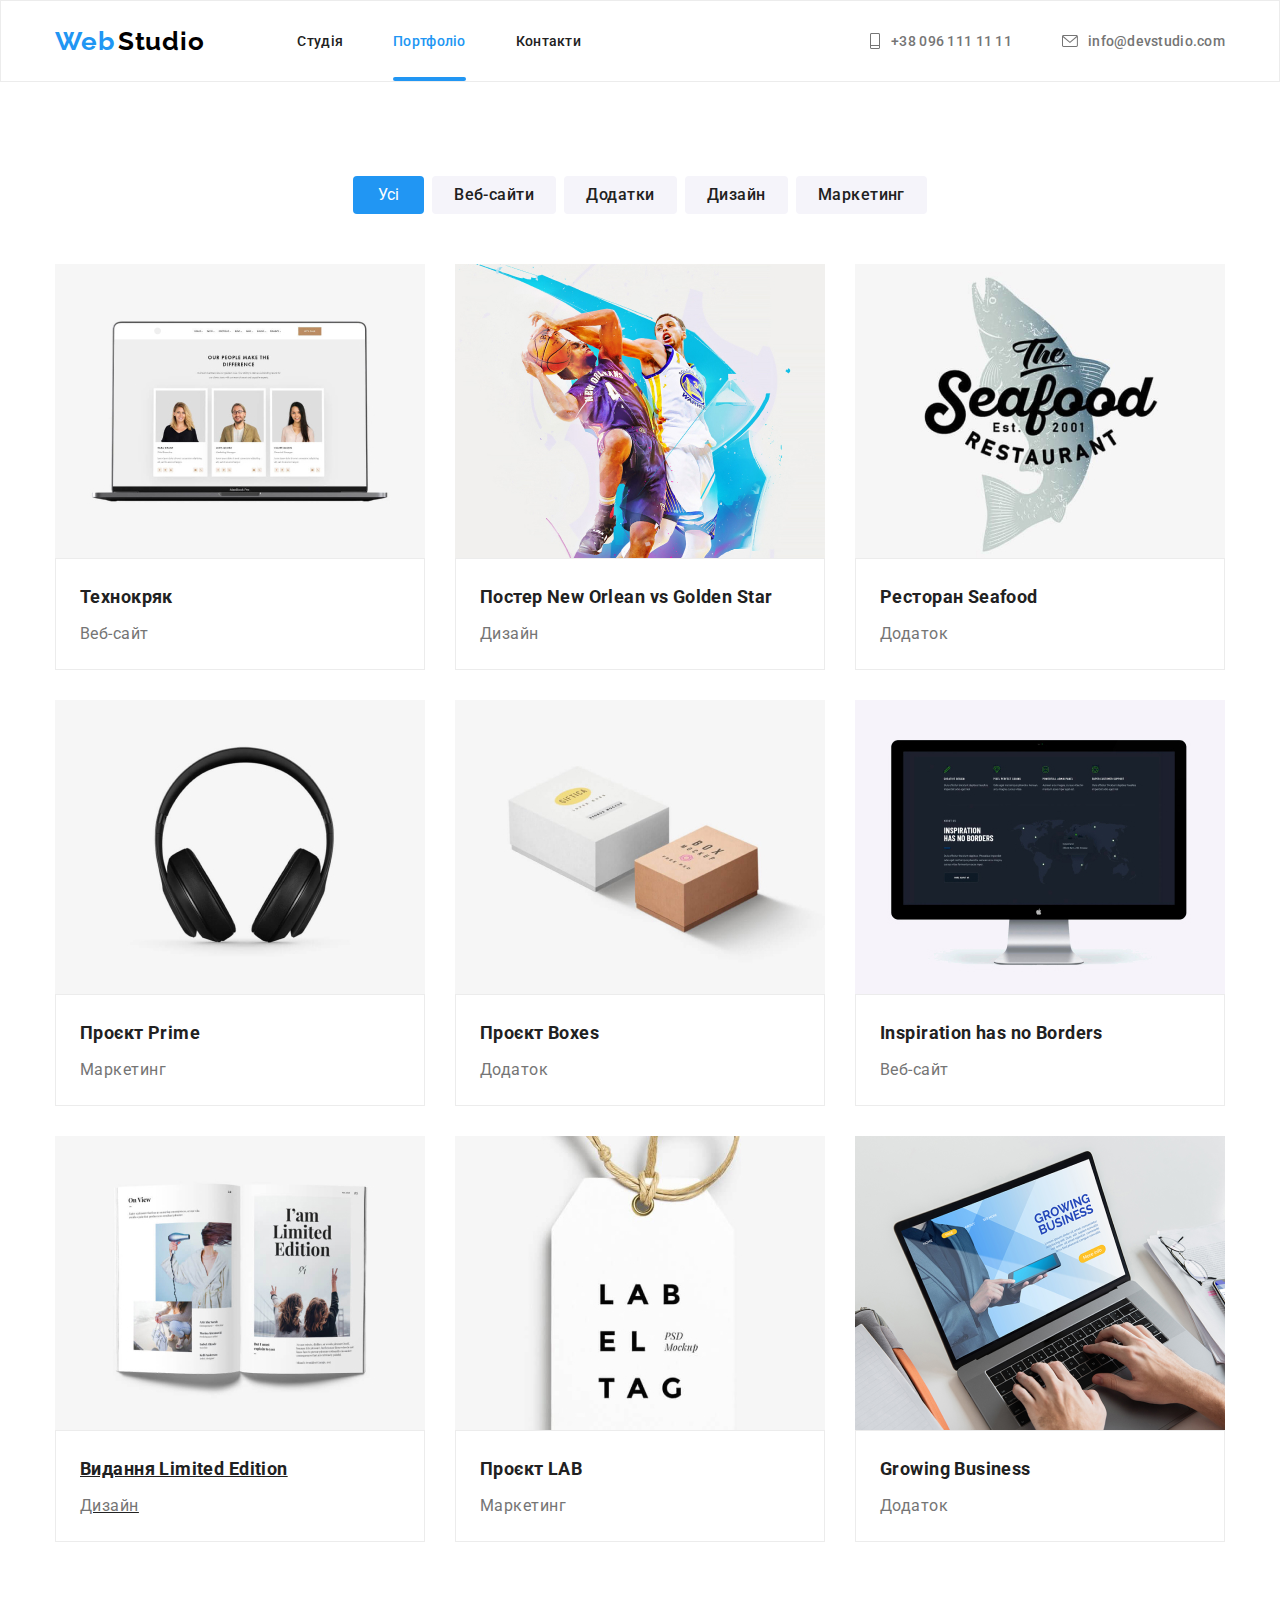
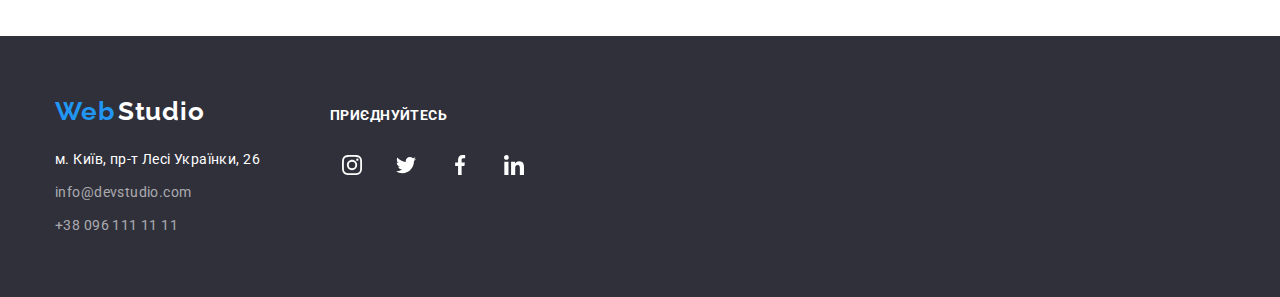
==== portfolio.html @ 32bc4b46 "06" ====
<!DOCTYPE html>
<html lang="en">

<head>
    <meta charset="UTF-8">
    <meta http-equiv="X-UA-Compatible" content="IE=edge">
    <meta name="viewport" content="width=device-width, initial-scale=1.0">
    <title>webstudio</title>
    <link rel="stylesheet" href="https://cdn.jsdelivr.net/npm/modern-normalize@1.1.0/modern-normalize.min.css" />
    <link rel="preconnect" href="https://fonts.googleapis.com">
    <link rel="preconnect" href="https://fonts.gstatic.com" crossorigin>
    <link
        href="https://fonts.googleapis.com/css2?family=Montserrat:wght@400;700&family=Raleway:wght@700&family=Roboto:wght@400;500;700;900&display=swap"
        rel="stylesheet">
    <link rel="stylesheet" href="./css/style.css">
</head>

<body>
    <header>
        <div class="conteiner header-conteiner">
            <nav class="main-nav">
                <a href="/" class="logo link">
                    <span class="header-first-part">Web</span>
                    <span class="header-last-part">Studio</span>
                </a>
                <ul class="list header-nav">
                    <li class="header-nav-item"><a href="index.html" class="header-nav-studio link">Студія</a></li>
                    <li class="header-nav-item"><a href="" class="header-nav-portfolio link">Портфоліо</a></li>
                    <li class="header-nav-item"><a href="" class="header-nav-contact link">Контакти</a></li>
                </ul>
            </nav>
            <ul class="list after-nav">
                <li class="header-tel-link link">
                    <a class="address-tel" href="tel:+380961111111">
                        <svg class="etel">
                            <use href="./symbol-defs.svg#icon-Vector"></use>
                        </svg>
                        +38 096 111 11 11</a>
                </li>
                <li class="header-mail-link link">
                    <a class="address-mails" href="mailto:info@devstudio.com">
                        <svg class="email">
                            <use href="./symbol-defs.svg#icon-envelope"></use>
                        </svg>
                        info@devstudio.com</a>
                </li>
        </div>
    </header>
    <main>
        <section>
            <div class="conteiner">
                <h1 class="visually-hidden">texsection</h1>
                <ul class="about-conteiner list">
                    <li class="list"><button type="button" class="main-about-all ">Усі</button></li>
                    <li class="list"><button type="button" class="main-about-line ">Веб-сайти</button></li>
                    <li class="list"><button type="button" class="main-about-line">Додатки</button></li>
                    <li class="list"><button type="button" class="main-about-line">Дизайн</button></li>
                    <li class="list"><button type="button" class="main-about-line">Маркетинг</button></li>
                </ul>
                <ul class="list list-conteiner">
                    <li class="progect-item">
                        <a class="progect-link link" href="">
                            <div class="progect-thumb">
                                <img src="./img/img8.jpg" alt="galery1" width="370">

                                <div class="overlay">
                                    <p class="overlay-texts">Ресурс пропонує комплексні пропозиції з різним рівнем
                                        функціоналу та сервісів. Все це дозволить відвідувачу отримати
                                        вичерпні відомості про компанію чи приватну особу.</p>
                                </div>
                            </div>
                            <div class="item-text">
                                <h2 class="list-one">Технокряк</h2>
                                <p class="list-two">Веб-сайт</p>
                            </div>
                        </a>
                    </li>
                    <li class="progect-item">
                        <a class="progect-link link" href="">
                            <img src="./img/img 9.jpg" alt="galery2" width="370">
                            <div class="item-text">
                                <h2 class="list-one">Постер New Orlean vs Golden Star</h2>
                                <p class="list-two">Дизайн</p>
                            </div>
                        </a>
                    </li>
                    <li class="progect-item">
                        <a class="progect-link link" href="">
                            <img src="./img/img10.jpg" alt="galery3" width="370">
                            <div class="item-text">
                                <h2 class="list-one">Ресторан Seafood</h2>
                                <p class="list-two">Додаток</p>
                            </div>
                        </a>
                    </li>
                    <li class="progect-item">
                        <a class="progect-link link" href="">
                            <img src="./img/img11.jpg" alt="galery4" width="370" width="370">
                            <div class="item-text">
                                <h2 class="list-one">Проєкт Prime</h2>
                                <p class="list-two">Маркетинг</p>
                            </div>
                        </a>
                    </li>
                    <li class="progect-item">
                        <a class="progect-link link" href="">
                            <img src="./img/img12.jpg" alt="galery5" width="370">
                            <div class="item-text">
                                <h2 class="list-one">Проєкт Boxes</h2>
                                <p class="list-two">Додаток</p>
                            </div>
                        </a>
                    </li>
                    <li class="progect-item">
                        <a class="progect-link link" href="">
                            <img src="./img/img13.jpg" alt="galery6" width="370">
                            <div class="item-text">
                                <h2 class="list-one">Inspiration has no Borders</h2>
                                <p class="list-two">Веб-сайт</p>
                            </div>
                        </a>
                    </li>
                    <li class="progect-item">
                        <a class="progect-link" href="">
                            <img src="./img/img14.jpg" alt="galery7" width="370">
                            <div class="item-text">
                                <h2 class="list-one">Видання Limited Edition</h2>
                                <p class="list-two">Дизайн</p>
                            </div>
                        </a>
                    </li>
                    <li class="progect-item">
                        <a class="progect-link link" href="">
                            <img src="./img/img15.jpg" alt="galery8 width=" 370"">
                            <div class="item-text">
                                <h2 class="list-one">Проєкт LAB</h2>
                                <p class="list-two">Маркетинг</p>
                            </div>
                        </a>
                    </li>
                    <li class="progect-item">
                        <a class="progect-link link" href="">
                            <img src="./img/img16.png" alt="galery9" width="370">
                            <div class="item-text">
                                <h2 class="list-one">Growing Business</h2>
                                <p class="list-two">Додаток</p>
                            </div>
                        </a>
                    </li>
                </ul>
            </div>
        </section>
    </main>
    <footer class="footer">
        <div class="conteiner">
            <div>
                <a href="./index.html" class="logo link">
                    <span class="header-first-part">Web</span>
                    <span class="header-last-parts">Studio</span>
                </a>
                <address>
                    <ul class="link list">
                        <li class="address-item link"><a class="address" href="https://goo.gl/maps/7ASM1sJS5dJ5GdoQ7"
                                target="_blank" rel="noreferrer noopener">м.
                                Київ, пр-т Лесі Українки, 26</a></li>
                        <li class="address-item "><a class="address-mail link"
                                href="mailto:info@devstudio.com">info@devstudio.com</a></li>
                        <li class="address-item"><a class="address-mail link " href="tel:+380961111111">+38 096 111 11
                                11</a>
                        </li>
                    </ul>
                </address>
            </div>
            <div class="contact">
                <p class="footer-text">приєднуйтесь</p>
                <ul class="foter-our-icon list">
                    <li>
                        <a href="" class="footer-icon">
                            <svg class="instag" width="20" heigth="20">
                                <use href="./symbol-defs.svg#icon-instagram-2"></use>
                            </svg>
                        </a>
                    </li>
                    <li>
                        <a href="" class="footer-icon">
                            <svg class="twitter1" width="20" heigth="20">
                                <use href="./symbol-defs.svg#icon-twitter-1"></use>
                            </svg>
                        </a>
                    </li>
                    <li>
                        <a href="" class="footer-icon">
                            <svg class="faceb" width="20" heigth="20">
                                <use href="./symbol-defs.svg#icon-facebook-1"></use>
                            </svg>
                        </a>
                    </li>
                    <li>
                        <a href="" class="footer-icon">
                            <svg class="linked" width="20" heigth="20">
                                <use href="./symbol-defs.svg#icon-linkedin-1"></use>
                            </svg>
                        </a>
                    </li>
                </ul>
            </div>
        </div>
    </footer>
</body>

</html>
</body>

</html>
---- css/style.css ----
/*general stales*/
:root {
  --main-text-color: #212121;
  --secondary-text-color: #ffffff;
  --main-fond: 'Roboto', sans-serif;
  --accent-color: #2196f3;
  --background-color: #ffffff;
  --background-color: #2f303a;
}
body {
  font-family: var(--main-fond);
  background-color: var(--secondary-text-color);
  font-size: 14px;
  letter-spacing: 0.03em;
  color: var(--main-text-color);
}
html {
  box-sizing: border-box;
}

*,
*::before,
*::after {
  box-sizing: inherit;
}
h1,
h2,
h3,
h4,
h5,
h6,
p {
  margin: 0;
}
img {
  display: block;
  max-width: 100%;
  height: auto;
}
address {
  font-style: normal;
}
button {
  display: block;
  cursor: pointer;
  border: none;
  border-radius: 4px;
}
section {
  padding-top: 94px;
  padding-bottom: 94px;
}
.conteiner {
  width: 1200px;
  margin: 0 auto;
  padding: 0 15px;
}
.list {
  list-style: none;
  padding-left: 0;
  margin: 0;
}
.link {
  text-decoration: none;
}
/*header*/

.main-nav {
  display: flex;
  align-items: center;
}
.after-nav {
  display: flex;
  gap: 50px;
  margin-left: auto;
  align-items: center;
}
.header-nav {
  display: flex;
  align-items: center;
  margin-left: 93px;
}

.header-nav-item:not(:last-child) {
  margin-right: 50px;
}

.header-first-part {
  color: #2196f3;
  font-family: 'Raleway';
  font-style: normal;
  font-weight: 700;
  font-size: 26px;
  line-height: calc(31 / 26);
  letter-spacing: 0.03em;
}
.header-last-part {
  font-family: 'Raleway';
  font-style: normal;
  font-weight: 700;
  font-size: 26px;
  line-height: 31px;
  letter-spacing: 0.03em;
  color: #000000;
}

.header-nav-studios,
.header-mail-link {
  position: relative;
  font-weight: 500;
  font-size: 14px;
  line-height: calc(16 / 14);
  letter-spacing: 0.02em;
  color: #2196f3;
  padding: 32px 0;
}

.header-nav-studios:hover {
  color: #2196f3;
}
.header-nav-studios::after {
  content: '';
  display: block;
  position: absolute;
  bottom: 0;
  width: 100%;
  height: 4px;
  background: #2196f3;
  border-radius: 2px;

  transition-property: color;
  transition-duration: 250ms;
  transition-timing-function: cubic-bezier(0.4, 0, 0.2, 1);
}

.header-nav-portfolios {
  font-weight: 500;
  font-size: 14px;
  line-height: calc(16 / 14);
  letter-spacing: 0.02em;
  color: #212121;
}
.header-nav-portfolios,
.header-nav-contact {
  font-weight: 500;
  font-size: 14px;
  line-height: calc(16 / 14);
  letter-spacing: 0.02em;
  color: #212121;
  transition-property: color;
  transition-duration: 250ms;
  transition-timing-function: cubic-bezier(0.4, 0, 0.2, 1);
}
.header-nav-portfolios:hover,
.header-nav-contact:hover {
  color: #2196f3;
}
.address-tel {
  font-weight: 500;
  font-size: 14px;
  line-height: calc(16 / 14);
  letter-spacing: 0.02em;
  text-decoration: none;
  color: #757575;
  display: flex;
  align-items: center;
  transition-property: color;
  transition-duration: 250ms;
  transition-timing-function: cubic-bezier(0.4, 0, 0.2, 1);
}

.address-tel:hover {
  color: #2196f3;
  transition-property: color;
  transition-duration: 250ms;
  transition-timing-function: cubic-bezier(0.4, 0, 0.2, 1);
}
.address-mails {
  text-decoration: none;
  font-family: 'Roboto';
  font-weight: 500;
  font-size: 14px;
  line-height: 16px;
  letter-spacing: 0.02em;
  color: #2196f3;
  display: flex;
  align-items: center;
  transition-property: color;
  transition-duration: 250ms;
  transition-timing-function: cubic-bezier(0.4, 0, 0.2, 1);
}

.address-mails:hover {
  color: #2196f3;
  transition-property: color;
  transition-duration: 250ms;
  transition-timing-function: cubic-bezier(0.4, 0, 0.2, 1);
}
.etel {
  width: 12px;
  height: 16px;
  align-items: center;
  fill: currentColor;
  margin-right: 10px;
}
.email {
  width: 16px;
  height: 12px;
  margin-right: 10px;
  align-items: center;
  fill: currentColor;
}
/*hero*/
.hero {
  background-color: #2f303a;
  padding: 200px 0;
  background-image: linear-gradient(rgba(47, 48, 58, 0.4), rgba(47, 48, 58, 0.4)),
    url(../img/Img17.jpg);
  background-repeat: no-repeat;
  background-size: cover;
  max-width: 1600px;
  height: 600px;
  margin: 0 auto;
}

.hero-title {
  font-family: 'Roboto';
  font-style: normal;
  font-weight: 900;
  font-size: 44px;
  line-height: calc(60 / 44);
  text-align: center;
  letter-spacing: 0.06em;
  text-transform: uppercase;
  color: #ffffff;
  width: 696px;
  margin: 0 auto;
}
.hero-button {
  font-family: 'Roboto';
  font-style: normal;
  background: #2196f3;
  box-shadow: 0px 4px 4px rgba(0, 0, 0, 0.15);
  font-weight: 700;
  font-size: 16px;
  line-height: calc(30 / 16);
  color: #ffffff;
  cursor: pointer;
  letter-spacing: 0.06em;
  margin: 0 auto;
  margin-top: 30px;
  padding: 10px 32px;
}
/*about*/
.visually-hidden {
  position: absolute;
  width: 1px;
  height: 1px;
  margin: -1px;
  border: 0;
  padding: 0;
  white-space: nowrap;
  clip-path: inset(100%);
  clip: rect(0 0 0 0);
  overflow: hidden;
}
.about {
  display: flex;
  gap: 30px;
}
.item::before {
  display: block;
  content: '';
  height: 120px;
  background-repeat: no-repeat;
  background-position: center;
  background-color: #f5f4fa;
  border-radius: 4px;
  margin-bottom: 30px;
}
.item:nth-child(1)::before {
  background-image: url(../icon/antenna.svg);
}
.item:nth-child(2)::before {
  background-image: url(../icon/astronaut.svg);
}
.item:nth-child(3)::before {
  background-image: url(../icon/clock.svg);
}
.item:nth-child(4)::before {
  background-image: url(../icon/diagram.svg);
}
.about-title list {
  margin-bottom: 10px;
}

.about-title {
  font-weight: 700;
  font-size: 14px;
  line-height: calc(16 / 14);
  color: #212121;
  margin-bottom: 10px;
}
.about-title-after {
  font-weight: 400;
  font-size: 14px;
  line-height: calc(24 / 14);
  color: #757575;
}
/*work n*/
.work {
  padding-top: 0;
}
.work .list {
  display: flex;
}

.overlay-text {
  font-weight: 700;
  line-height: calc(16 / 14);
  text-transform: uppercase;
  color: #ffffff;
  position: absolute;
  bottom: 0;
  background: rgba(47, 48, 58, 0.8);
  width: 360px;
  height: 70px;
  display: flex;
  align-items: center;
  justify-content: center;
}
.work-title {
  font-family: 'Roboto';
  font-style: normal;
  font-weight: 700;
  font-size: 36px;
  line-height: 42px;
  text-align: center;
  letter-spacing: 0.03em;
  color: #212121;
  margin-bottom: 50px;
}
.work-item {
  margin-right: 30px;
  position: relative;
}
/*наша команда*/
.our-team {
  background-color: #f5f4fa;
}
.li-style {
  background: #ffffff;
  box-shadow: 0px 1px 3px rgba(0, 0, 0, 0.12), 0px 1px 1px rgba(0, 0, 0, 0.14),
    0px 2px 1px rgba(0, 0, 0, 0.2);
  border-radius: 0px 0px 4px 4px;
  background-image: url();
}

.komand-title {
  text-align: center;
  margin-bottom: 50px;
}
.komand-title {
  font-family: 'Roboto';
  font-style: normal;
  font-weight: 700;
  font-size: 36px;
  line-height: 42px;
  color: #212121;
}
.our-team-conteiner {
  display: flex;
  gap: 30px;
}
.our-conteiner {
  text-align: center;
  padding: 30px 0;
}
.komand-title-after {
  margin-bottom: 10px;
}
.komand-title-after {
  margin-right: auto;
  margin-left: auto;
  font-weight: 500;
  font-size: 16px;
  line-height: calc(19 / 16);
  color: #212121;
}
.komand-after {
  font-weight: 400;
  font-size: 16px;
  line-height: calc(19 / 16);
  color: #757575;
}
.our-icon {
  display: flex;
  align-items: center;
  justify-content: center;
  gap: 10px;
  margin-top: 16px;
}
.komand-icon {
  display: flex;
  align-items: center;
  justify-content: center;
  width: 44px;
  height: 44px;
  color: #afb1b8;
  border-radius: 50%;
}
.komand-icon:hover,
.komand-icon:focus {
  background-color: var(--accent-color);
  color: var(--secondary-text-color);
  transition-property: color, var(--background-color);
  transition-duration: 250ms;
  transition-timing-function: cubic-bezier(0.4, 0, 0.2, 1);
}

.social-icon {
  width: 20px;
  height: 20px;
  fill: currentColor;
}
.our-client {
  font-family: 'Roboto';
  font-style: normal;
  font-weight: 700;
  font-size: 36px;
  line-height: 42px;
  text-align: center;
  letter-spacing: 0.03em;
  color: #212121;
  margin-bottom: 50px;
}
.cli-link {
  display: flex;
  align-items: center;
  justify-content: center;
  width: 170px;
  height: 92px;
  border: 1px solid currentColor;
  border-radius: 4px;
  color: #afb1b8;
  transition-property: color;
  transition-duration: 250ms;
  transition-timing-function: cubic-bezier(0.4, 0, 0.2, 1);
}

.cli-link:hover,
.cli-link:focus {
  color: var(--accent-color);
}

.cli-list {
  display: flex;
  gap: 30px;
  fill: currentColor;
}
.cli {
  fill: currentColor;
}
/*footer*/
.footer {
  background: #2f303a;
  padding: 60px 0;
}
.footer .conteiner {
  display: flex;
  align-items: baseline;
}
.header-conteiner {
  display: flex;
  gap: 50px;
  align-items: center;
}
.link {
  text-decoration: none;
}

.logo link {
  padding-top: 60px;
  padding-bottom: 20px;
  color: #2196f3;
  font-family: 'Raleway';
  font-style: normal;
  font-weight: 700;
  font-size: 26px;
  line-height: calc(31 / 26);
  letter-spacing: 0.03em;
}
.header-last-parts {
  color: #ffffff;
}
address {
  margin-top: 20px;
}
.address {
  text-decoration: none;
  font-family: 'Roboto';
  font-style: normal;
  font-weight: 400;
  font-size: 14px;
  line-height: 24px;
  letter-spacing: 0.03em;
  color: #ffffff;
  transition-property: color;
  transition-duration: 250ms;
  transition-timing-function: cubic-bezier(0.4, 0, 0.2, 1);
}
.address-item:not(:last-child) {
  margin-bottom: 9px;
}
.address:hover {
  color: #2196f3;
}

.address-mail {
  font-family: 'Roboto';
  font-style: normal;
  font-weight: 400;
  font-size: 14px;
  line-height: 24px;
  letter-spacing: 0.03em;
  color: rgba(255, 255, 255, 0.6);
  transition-property: color;
  transition-duration: 250ms;
  transition-timing-function: cubic-bezier(0.4, 0, 0.2, 1);
}
.address-mail:hover {
  color: #2196f3;
}
.contact {
  margin-left: 70px;
}
.footer-text {
  font-weight: 700;
  line-height: 16px;
  text-transform: uppercase;
  color: #ffffff;
  margin-bottom: 20px;
}
.foter-our-icon {
  display: flex;
  align-items: center;
  justify-content: center;
  gap: 10px;
}

.footer-icon {
  display: flex;
  align-items: center;
  justify-content: center;
  width: 44px;
  height: 44px;
  color: #ffffff;
  border-radius: 50%;
  transition-property: color;
  transition-duration: 250ms;
  transition-timing-function: cubic-bezier(0.4, 0, 0.2, 1);
}
.instag,
.twitter1,
.faceb,
.linked {
  width: 20px;
  height: 20px;
  fill: currentColor;
  transition-property: color;
  transition-duration: 250ms;
  transition-timing-function: cubic-bezier(0.4, 0, 0.2, 1);
}
.footer-icon:hover,
.footer-icon:focus {
  background-color: var(--accent-color);
  transition-property: color, var(--background-color);
  transition-duration: 250ms;
  transition-timing-function: cubic-bezier(0.4, 0, 0.2, 1);
}
.social-email {
  margin-left: 93px;
}
.form-social {
  display: flex;
  gap: 12px;
}
.text-social {
  font-weight: 700;
  font-size: 14px;
  line-height: 16px;
  letter-spacing: 0.03em;
  text-transform: uppercase;
  color: #ffffff;
  margin-bottom: 20px;
}
.enter {
  width: 358px;
  height: 50px;
  border-radius: 4px;
  border: 1px solid rgba(255, 255, 255, 0.3);
  filter: drop-shadow(0px 4px 4px rgba(0, 0, 0, 0.15));
}
.enter:hover,
.enter:focus {
  border: 2px solid var(--accent-color);
  transition-property: color;
  transition-duration: 250ms;
  transition-timing-function: cubic-bezier(0.4, 0, 0.2, 1);
}
.button-email {
  position: relative;
  font-weight: 700;
  font-size: 16px;
  line-height: 30px;
  color: #ffffff;
  display: flex;
  text-align: center;
  align-items: center;
  letter-spacing: 0.06em;
  background: #2196f3;
  box-shadow: 0px 4px 4px rgba(0, 0, 0, 0.15);
  border-radius: 4px;
  padding-top: 10px;
  padding-left: 28px;
  padding-bottom: 10px;
}
.button-email:hover .button-email:focus {
  transition-property: color, box-shadow;
  transition-duration: 250ms;
  transition-timing-function: cubic-bezier(0.4, 0, 0.2, 1);
}

.button-email::after {
  content: '';
  display: block;
  position: absolute;
  bottom: 0;
  width: 28px;
  height: 28px;
  color: #ffffff;
}
/* modal window*/

.backgrop {
  position: fixed;
  top: 0;
  left: 0;

  width: 100%;
  height: 100%;

  background: rgba(0, 0, 0, 0.2);
  opacity: 1;
  visibility: visible;
  pointer-events: initial;
  transition: opacity 250ms cubic-bezier(0.4, 0, 0.2, 1),
    visibility 250ms cubic-bezier(0.4, 0, 0.2, 1);
}
.modal {
  position: absolute;
  top: 50%;
  left: 50%;
  transform: translate(-50%, -50%);
  background: #ffffff;
  box-shadow: 0px 1px 3px rgba(0, 0, 0, 0.12), 0px 1px 1px rgba(0, 0, 0, 0.14),
    0px 2px 1px rgba(0, 0, 0, 0.2);
  border-radius: 4px;

  width: 528px;
  height: 581px;
}
.close-btn {
  position: absolute;
  top: 8px;
  right: 8px;

  display: flex;
  align-items: center;
  justify-content: center;

  width: 30px;
  height: 30px;
  padding: 0;
  cursor: pointer;
  background: transparent;
  border-radius: 50%;
  border: 1px solid rgba(0, 0, 0, 0.1);
}
.backgrop.is-hidden {
  opacity: 0;
  visibility: hidden;
  pointer-events: none;
}
.modal-text {
  font-weight: 700;
  font-size: 20px;
  line-height: calc(23 / 20);
  letter-spacing: 0.03em;
  color: #212121;
}
form {
  width: 448px;
  margin-left: 40px;
}
.form-field {
  display: flex;
  flex-direction: column;
  gap: 10px;
}
.form-field input {
  height: 40px;
}

/*page2*/
header {
  border: 1px solid #ececec;
}
.header-first-part {
  color: #2196f3;
  font-family: 'Raleway';
  font-style: normal;
  font-weight: 700;
  font-size: 26px;
  line-height: calc(31 / 26);
  letter-spacing: 0.03em;
}

.header-last-part {
  font-family: 'Raleway';
  font-style: normal;
  font-weight: 700;
  font-size: 26px;
  line-height: 31px;
  letter-spacing: 0.03em;
  color: #000000;
}

.header-nav-studio,
.header-mail-link {
  font-weight: 500;
  font-size: 14px;
  line-height: calc(16 / 14);
  letter-spacing: 0.02em;
  color: #212121;
  transition-property: color;
  transition-duration: 250ms;
  transition-timing-function: cubic-bezier(0.4, 0, 0.2, 1);
}

.header-nav-studio:hover {
  color: #2196f3;
}

.header-nav-portfolio {
  position: relative;
  font-weight: 500;
  font-size: 14px;
  line-height: calc(16 / 14);
  letter-spacing: 0.02em;
  color: #2196f3;
}

.header-nav-portfolio,
.header-nav-contact {
  position: relative;
  font-weight: 500;
  font-size: 14px;
  line-height: calc(16 / 14);
  letter-spacing: 0.02em;
  color: var(--#212121);
  padding: 32px 0;
}
.header-nav-portfolio::after {
  content: '';
  display: block;
  position: absolute;
  bottom: 0;
  width: 100%;
  height: 4px;
  background: #2196f3;
  border-radius: 2px;

  transition-property: color;
  transition-duration: 250ms;
  transition-timing-function: cubic-bezier(0.4, 0, 0.2, 1);
}

.header-nav-portfolio:hover,
.header-nav-contact:hover {
  color: #2196f3;
}
.address-mails {
  font-family: 'Roboto';
  font-weight: 500;
  font-size: 14px;
  line-height: 16px;
  letter-spacing: 0.02em;
  color: #757575;
}
.progect-thumb {
  position: relative;
  overflow: hidden;
}
.overlay {
  position: absolute;
  top: 0;
  left: 0;
  transform: translateY(100%);
  display: flex;
  align-items: center;
  width: 100%;
  height: 101%;

  background: rgba(33, 150, 243, 0.9);
  transition: transform 250ms;
}
.overlay-texts {
  font-weight: 400;
  font-size: 18px;
  line-height: 28px;
  letter-spacing: 0.03em;
  color: #ffffff;
  padding-left: 24px;
  padding-right: 24px;
  text-align: center;
}
.progect-link:hover .overlay {
  transform: translateY(0%);
}

.about-conteiner {
  display: flex;
  margin-bottom: 50px;
  justify-content: center;
  gap: 8px;
}
.main-about-line {
  padding: 6px 22px;
}
.main-about-all {
  padding: 6px 25px;
}

.main-about-all:hover {
  box-shadow: 0px 3px 1px rgba(0, 0, 0, 0.1), 0px 1px 2px rgba(0, 0, 0, 0.08),
    0px 2px 2px rgba(0, 0, 0, 0.12);
}
.main-about-all {
  background-color: #2196f3;
  color: #ffffff;
  font-family: 'Roboto';
  font-style: Medium;
  font-size: 16px;
  line-height: calc(26 / 16);
}
.list-conteiner {
  display: flex;
  flex-wrap: wrap;
  gap: 30px;
}
.item-text {
  padding: 20px 24px;
  border: 1px solid #ececec;
}
.list-one {
  margin-bottom: 4px;
}
.progect-item {
  flex-basis: calc((100% - 2 * 30) / 3);
}
.main-about-line {
  font-family: 'Roboto';
  font-weight: 500;
  font-size: 16px;
  line-height: calc(26 / 16);
  text-align: center;
  letter-spacing: 0.03em;
  color: #212121;
  cursor: pointer;
  background-color: #f5f4fa;
  justify-content: center;
  transition-property: color, var(--background-color), box-shadow;
  transition-duration: 250ms;
  transition-timing-function: cubic-bezier(0.4, 0, 0.2, 1);
}
.main-about-line:hover,
.main-about-line:focus {
  background-color: #2196f3;
  color: #ffffff;
  box-shadow: 0px 3px 1px rgba(0, 0, 0, 0.1), 0px 1px 2px rgba(0, 0, 0, 0.08),
    0px 2px 2px rgba(0, 0, 0, 0.12);
  transition-property: color, var(--background-color), box-shadow;
  transition-duration: 250ms;
  transition-timing-function: cubic-bezier(0.4, 0, 0.2, 1);
}
.progect-link {
  display: block;
  color: inherit;
  transition-property: box-shadow, var(--background-color);
  transition-duration: 250ms;
  transition-timing-function: cubic-bezier(0.4, 0, 0.2, 1);
}
.progect-link:hover,
.progect-link:focus {
  box-shadow: 7px 8px 4px rgba(0, 0, 0, 0.12), 0px 4px 4px rgba(0, 0, 0, 0.06),
    1px 4px 6px rgba(0, 0, 0, 0.16);
  transition-property: color;
  transition-duration: 250ms;
  transition-timing-function: cubic-bezier(0.4, 0, 0.2, 1);
}
.progect-item {
  width: 370px;
  flex-basis: ((100% - 30 * 2) / 3);
}
.list-one {
  font-weight: 700;
  font-size: 18px;
  line-height: calc(36 / 18);
  align-items: center;
}
.list-two {
  font-family: 'Roboto';
  font-style: normal;
  font-weight: 400;
  font-size: 16px;
  line-height: 30px;
  letter-spacing: 0.03em;
  color: #757575;
}

.header-last-parts {
  font-family: 'Raleway';
  font-style: normal;
  font-weight: 700;
  font-size: 26px;
  line-height: 31px;
  letter-spacing: 0.03em;
  color: #ffffff;
}
.address {
  text-decoration: none;
  font-family: 'Roboto';
  font-style: normal;
  font-weight: 400;
  font-size: 14px;
  line-height: 24px;
  letter-spacing: 0.03em;
  color: #ffffff;
  transition-property: color;
  transition-duration: 250ms;
  transition-timing-function: cubic-bezier(0.4, 0, 0.2, 1);
}
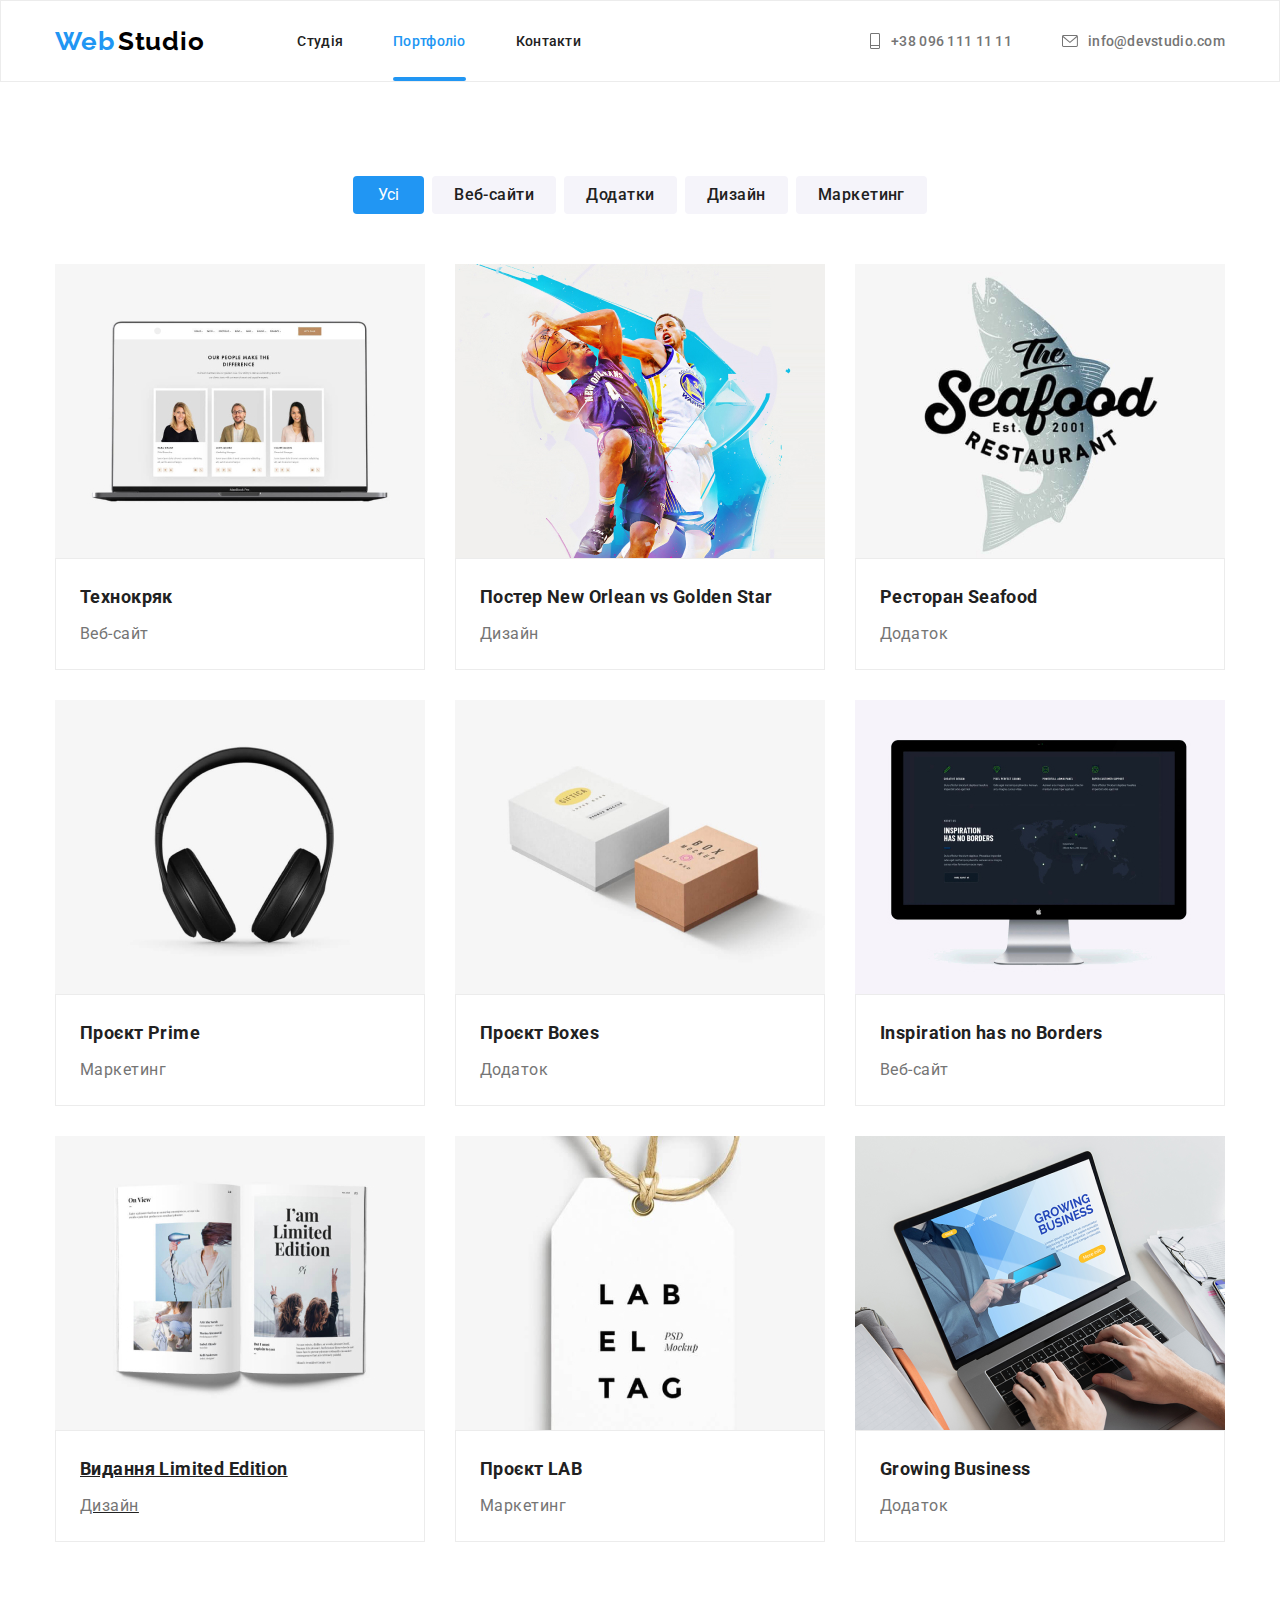
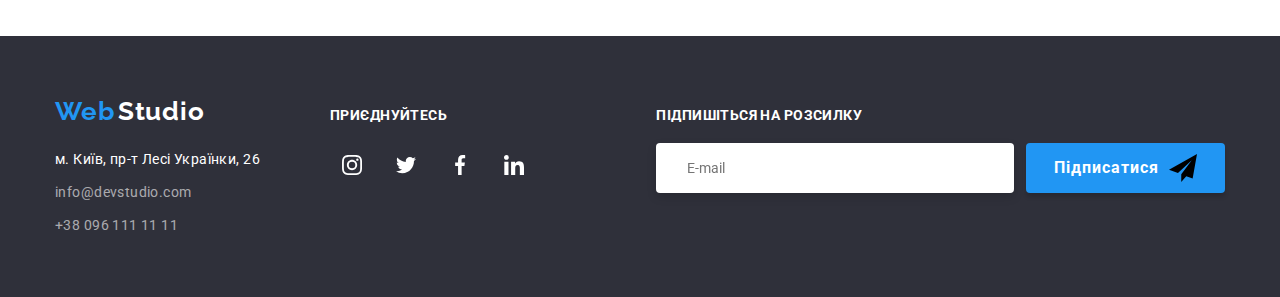
==== commit 3ee0a1a7: "06" ====
--- a/portfolio.html
+++ b/portfolio.html
@@ -204,6 +204,17 @@
                     </li>
                 </ul>
             </div>
+            <div class="social-email">
+                <p class="text-social">Підпишіться на розсилку</p>
+                <form class="form-social">
+                    <input class="enter" type="text" name="email" placeholder="E-mail">
+                    <button class="button-email">Підписатися
+                        <svg class="" width="28" height="28">
+                            <use href="./symbol-defs.svg#icon-icon-send"></use>
+                        </svg>
+                    </button>
+                </form>
+            </div>
         </div>
     </footer>
 </body>
--- a/css/style.css
+++ b/css/style.css
@@ -579,7 +579,7 @@
   transition-timing-function: cubic-bezier(0.4, 0, 0.2, 1);
 }
 .social-email {
-  margin-left: 93px;
+  margin-left: auto;
 }
 .form-social {
   display: flex;
@@ -598,12 +598,19 @@
   width: 358px;
   height: 50px;
   border-radius: 4px;
+  padding-left: 30px;
   border: 1px solid rgba(255, 255, 255, 0.3);
   filter: drop-shadow(0px 4px 4px rgba(0, 0, 0, 0.15));
-}
+  transition-property: background-color, border;
+  transition-duration: 250ms;
+  transition-timing-function: cubic-bezier(0.4, 0, 0.2, 1);
+}
+
 .enter:hover,
 .enter:focus {
-  border: 2px solid var(--accent-color);
+  color: var(--main-text-color);
+  border: 1px solid var(--accent-color);
+  background-color: var(--secondary-text-color);
   transition-property: color;
   transition-duration: 250ms;
   transition-timing-function: cubic-bezier(0.4, 0, 0.2, 1);
@@ -624,6 +631,13 @@
   padding-top: 10px;
   padding-left: 28px;
   padding-bottom: 10px;
+  padding-right: 28px;
+  gap: 10px;
+}
+.button-fly {
+  fill: #fff;
+  margin-right: 28px;
+  margin-right: 10px;
 }
 .button-email:hover .button-email:focus {
   transition-property: color, box-shadow;
@@ -669,6 +683,7 @@
 
   width: 528px;
   height: 581px;
+  padding: 40px;
 }
 .close-btn {
   position: absolute;
@@ -687,6 +702,13 @@
   border-radius: 50%;
   border: 1px solid rgba(0, 0, 0, 0.1);
 }
+.close-btn:hover,
+.close-btn:focus {
+  fill: #2196f3;
+  transition-property: fill;
+  transition-duration: 250ms;
+  transition-timing-function: cubic-bezier(0.4, 0, 0.2, 1);
+}
 .backgrop.is-hidden {
   opacity: 0;
   visibility: hidden;
@@ -698,18 +720,178 @@
   line-height: calc(23 / 20);
   letter-spacing: 0.03em;
   color: #212121;
-}
-form {
-  width: 448px;
-  margin-left: 40px;
-}
+  text-align: center;
+  margin-bottom: 12px;
+}
+
 .form-field {
   display: flex;
   flex-direction: column;
   gap: 10px;
+  position: relative;
+  margin-bottom: 20px;
+}
+.form-fields {
+  position: relative;
 }
 .form-field input {
+  width: 100%;
   height: 40px;
+  border: 1px solid rgba(33, 33, 33, 0.2);
+  border-radius: 4px;
+  padding-left: 42px;
+  outline: transparent;
+  transition: border 250ms;
+  transition-timing-function: cubic-bezier(0.4, 0, 0.2, 1);
+  margin-top: 4px;
+}
+.form-field textarea {
+  width: 100%;
+  height: 120px;
+  resize: none;
+  padding: 12px 16px;
+  border: 1px solid rgba(33, 33, 33, 0.2);
+  border-radius: 4px;
+  outline: transparent;
+  transition: border 250ms;
+  margin-top: 4px;
+}
+.form-field textarea:hover,
+.form-field textarea:focus {
+  border: 1px solid var(--accent-color);
+  transition-property: border;
+  transition-duration: 250ms;
+  transition-timing-function: cubic-bezier(0.4, 0, 0.2, 1);
+}
+.form-field input:hover,
+.form-field input:focus ~ .user-name {
+  border: 1px solid var(--accent-color);
+  fill: currentColor;
+  transition-property: border;
+  transition-duration: 250ms;
+  transition-timing-function: cubic-bezier(0.4, 0, 0.2, 1);
+}
+
+.form-label,
+.form-mail,
+.form-tel {
+  position: relative;
+}
+.user-name {
+  position: absolute;
+  top: 50%;
+  left: 13px;
+  fill: currentColor;
+  transition: fill 250ms;
+  transition-timing-function: cubic-bezier(0.4, 0, 0.2, 1);
+}
+.user-name:hover,
+.user-name:focus {
+  color: var(--accent-color);
+  transition-property: color;
+  transition-duration: 250ms;
+  transition-timing-function: cubic-bezier(0.4, 0, 0.2, 1);
+}
+.form-coment,
+.form-mail,
+.form-tel,
+.form-label {
+  font-weight: 400;
+  font-size: 12px;
+  line-height: calc(14 / 12);
+  letter-spacing: 0.01em;
+  color: #757575;
+}
+.check option {
+  margin: 0;
+  margin-top: 20px;
+}
+.label-text {
+  font-weight: 400;
+  font-size: 14px;
+  line-height: 24px;
+  letter-spacing: 0.03em;
+  text-decoration-line: underline;
+  color: #2196f3;
+}
+.label-text:hover,
+.label-text:hover {
+  transition-property: color;
+  transition-duration: 250ms;
+  transition-timing-function: cubic-bezier(0.4, 0, 0.2, 1);
+}
+.option {
+  position: relative;
+  display: flex;
+  justify-content: center;
+  align-items: center;
+  gap: 7px;
+}
+
+/* Check */
+
+.check {
+  padding-left: 1.2em;
+}
+
+.check-input {
+  position: absolute;
+  clip: rect(0 0 0 0);
+  width: 1px;
+  height: 1px;
+  margin: -1px;
+}
+
+.check-box {
+  position: absolute;
+  top: 4px;
+  left: 6px;
+  width: 16px;
+  height: 15px;
+  overflow: hidden;
+  border-radius: 0.05em;
+  background-color: white;
+  background-repeat: no-repeat;
+  background-position: 50% 50%;
+  box-shadow: 0 0 0 0.1em #4a90e2;
+}
+
+/* Checked */
+
+.check-input:checked + .check-box {
+  background-color: var(--accent-color);
+  background-image: url(../images/image\check.svg);
+}
+
+/* Focused */
+
+.check-input:focus + .check-box {
+  box-shadow: 0 0 0 0.1em #4a90e2, 0 0 0 0.2em #7ed321;
+}
+
+/* Disabled */
+
+.check-input:disabled + .check-box {
+  box-shadow: 0 0 0 0.1em #9b9b9b;
+}
+
+.check-input:checked:disabled + .check-box {
+  background-color: var(--accent-color);
+}
+
+.button-submit {
+  font-weight: 700;
+  font-size: 16px;
+  line-height: calc(30 / 16);
+  letter-spacing: 0.06em;
+  color: #ffffff;
+  background: #188ce8;
+  box-shadow: 0px 4px 4px rgba(0, 0, 0, 0.15);
+  border-radius: 4px;
+  width: 200px;
+  height: 50px;
+  margin: 0 auto;
+  margin-top: 30px;
 }
 
 /*page2*/
